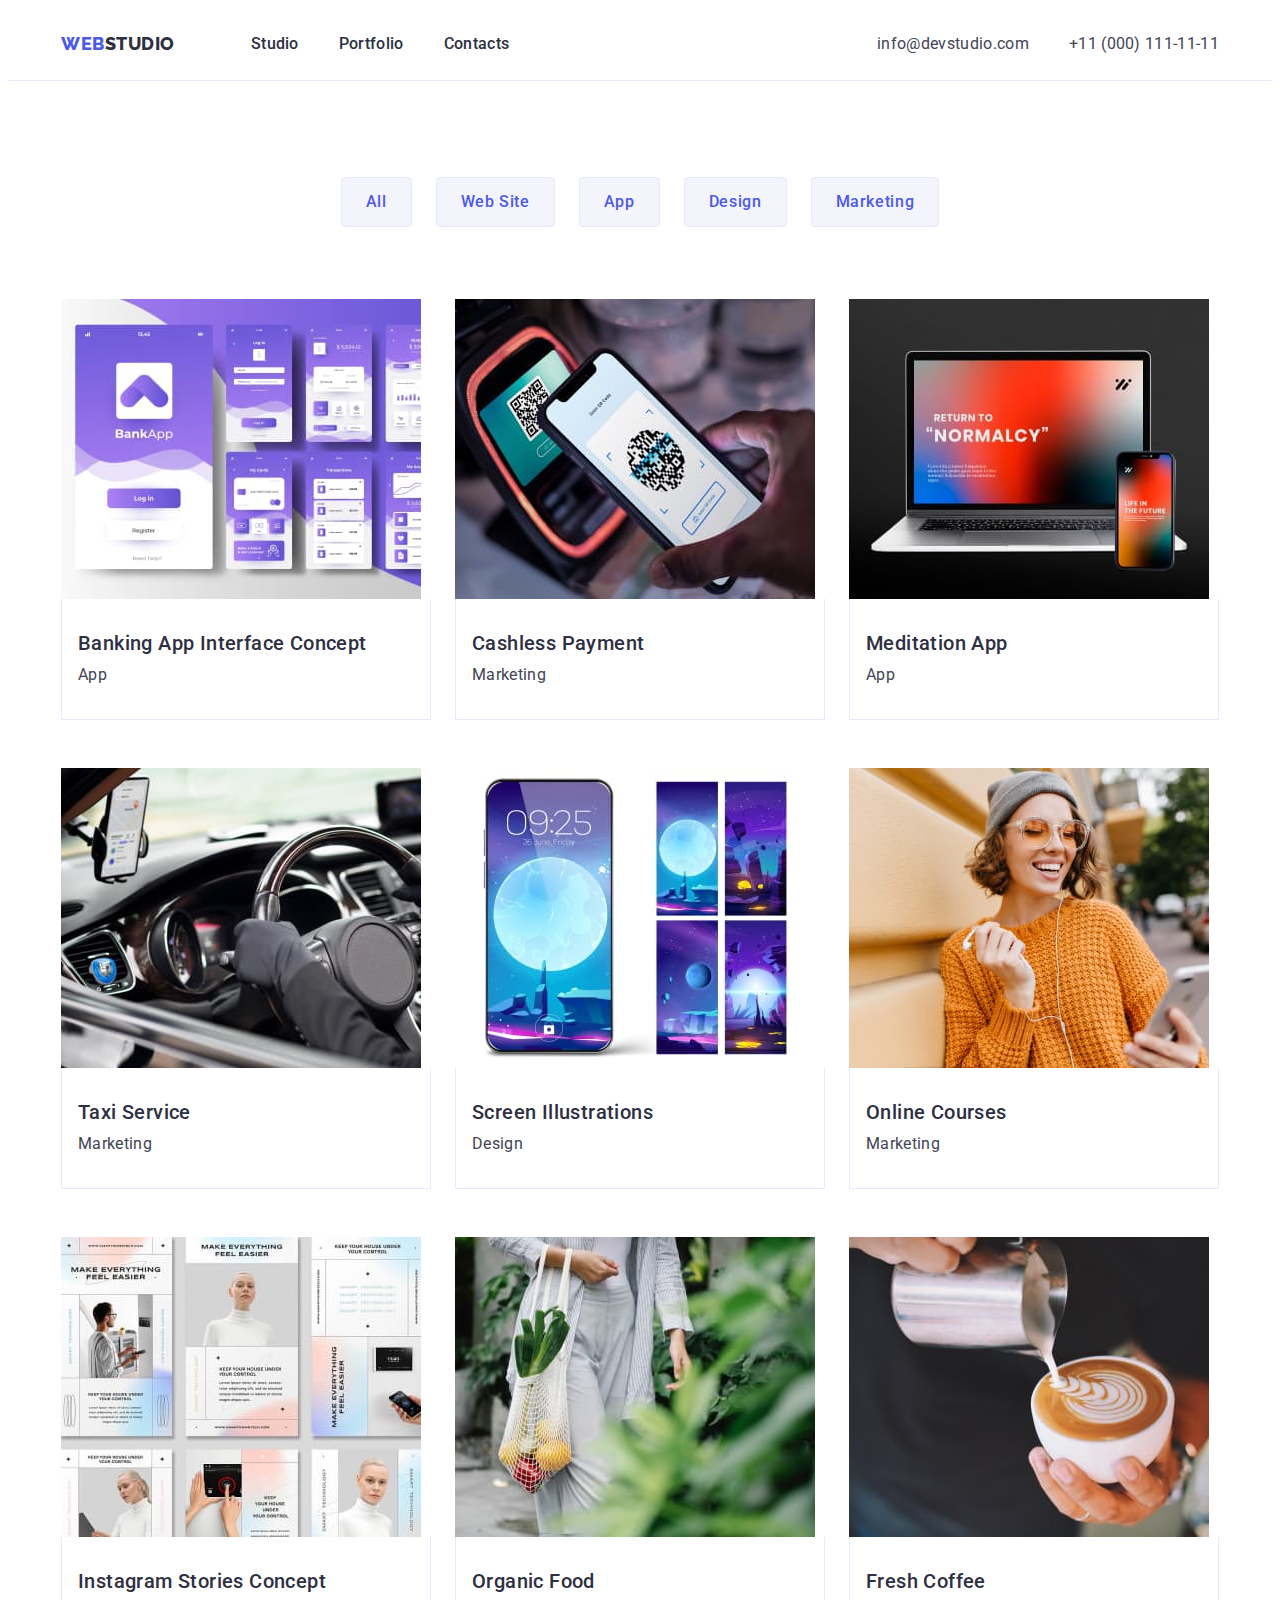
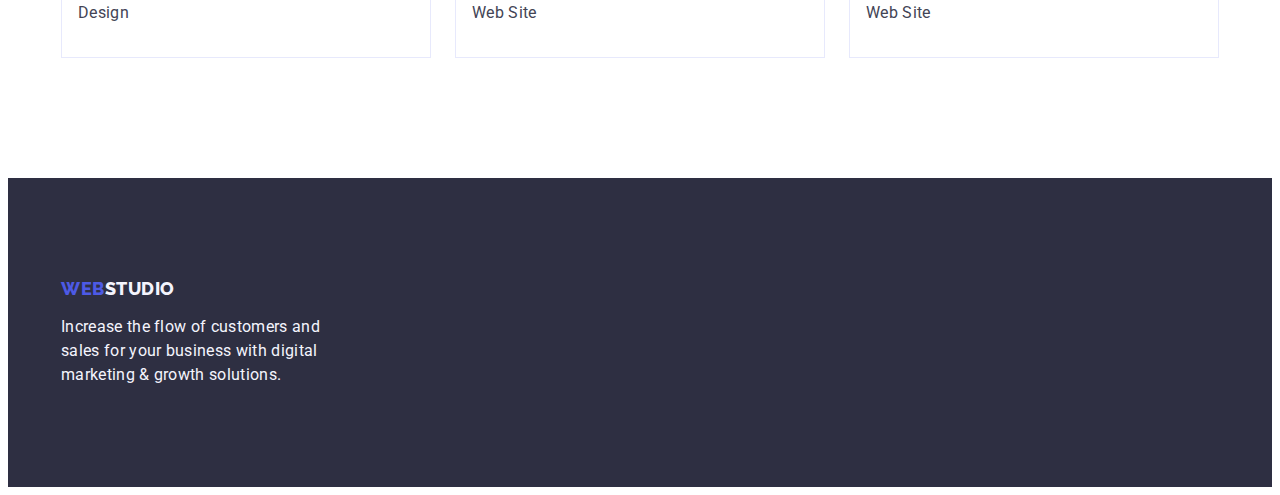
==== portfolio.html @ 3fe398a9 "Initial commit" ====
<!DOCTYPE html>
<html lang="en">
  <head>
    <meta charset="UTF-8" />
    <meta http-equiv="X-UA-Compatible" content="IE=edge" />
    <meta name="viewport" content="width=device-width, initial-scale=1.0" />
    <title>WebStudio</title>
    <link rel="preconnect" href="https://fonts.googleapis.com" />
    <link rel="preconnect" href="https://fonts.gstatic.com" crossorigin />
    <link
      href="https://fonts.googleapis.com/css2?family=Raleway:wght@800&family=Roboto:wght@400;500;700&display=swap"
      rel="stylesheet"
    />
    <link
      rel="stylesheet"
      href="https://cdnjs.cloudflare.com/ajax/libs/modern-normalize/2.0.0/modern-normalize.min.css"
      integrity="sha512-4xo8blKMVCiXpTaLzQSLSw3KFOVPWhm/TRtuPVc4WG6kUgjH6J03IBuG7JZPkcWMxJ5huwaBpOpnwYElP/m6wg=="
      crossorigin="anonymous"
      referrerpolicy="no-referrer"
    />
    <link rel="stylesheet" href="./css/styles.css" />
  </head>
  <body>
    <header class="header">
      <div class="container">
        <nav class="navigation">
          <a href="./index.html" class="link logo"
            >Web<span class="logo-part">Studio</span></a
          >
          <ul class="list nav">
            <li class="list-item">
              <a class="link nav-item" href="./index.html">Studio</a>
            </li>
            <li class="list-item">
              <a class="link nav-item" href="./portfolio.html">Portfolio</a>
            </li>
            <li class="list-item">
              <a class="link nav-item" href="">Contacts</a>
            </li>
          </ul>
        </nav>
        <address class="address">
          <ul class="list address">
            <li class="address-item">
              <a href="mailto:info@devstudio.com" class="link address"
                >info@devstudio.com</a
              >
            </li>
            <li class="address-item">
              <a href="tel:+110001111111" class="link address"
                >+11 (000) 111-11-11</a
              >
            </li>
          </ul>
        </address>
      </div>
    </header>
    <main>
      <section class="portfolio-section">
        <div class="container portfolio">
          <h1 class="visually-hidden">Portfolio</h1>
          <ul class="filter list">
            <li><button type="button" class="portfolio-button">All</button></li>
            <li>
              <button type="button" class="portfolio-button">Web Site</button>
            </li>
            <li><button type="button" class="portfolio-button">App</button></li>
            <li>
              <button type="button" class="portfolio-button">Design</button>
            </li>
            <li>
              <button type="button" class="portfolio-button">Marketing</button>
            </li>
          </ul>
          <ul class="list portfolio">
            <li class="card">
              <a href="" class="link"
                ><img
                  src="./images/portfolio/1.jpg"
                  alt="mobile app Illustration"
                  width="360"
                  height="300"
                  class="card-picture"
                />
                <div class="card-descr">
                  <h2 class="cart-title">Banking App Interface Concept</h2>
                  <p class="card-text">App</p>
                </div></a
              >
            </li>
            <li class="card">
              <a href="" class="link"
                ><img
                  src="./images/portfolio/2.jpg"
                  alt="payment is being done using phone"
                  width="360"
                  height="300"
                  class="card-picture"
                />

                <div class="card-descr">
                  <h2 class="cart-title">Cashless Payment</h2>
                  <p class="card-text">Marketing</p>
                </div>
              </a>
            </li>
            <li class="card">
              <a href="" class="link"
                ><img
                  src="./images/portfolio/3.jpeg"
                  alt="mobile app example"
                  width="360"
                  height="300"
                  class="card-picture"
                />

                <div class="card-descr">
                  <h2 class="cart-title">Meditation App</h2>
                  <p class="card-text">App</p>
                </div>
              </a>
            </li>
            <li class="card">
              <a href="" class="link"
                ><img
                  src="./images/portfolio/4.jpeg"
                  alt="app for taxi service"
                  width="360"
                  height="300"
                  class="card-picture"
                />

                <div class="card-descr">
                  <h2 class="cart-title">Taxi Service</h2>
                  <p class="card-text">Marketing</p>
                </div>
              </a>
            </li>
            <li class="card">
              <a href="" class="link"
                ><img
                  src="./images/portfolio/5.jpeg"
                  alt="screen design examples"
                  width="360"
                  height="300"
                  class="card-picture"
                />

                <div class="card-descr">
                  <h2 class="cart-title">Screen Illustrations</h2>
                  <p class="card-text">Design</p>
                </div>
              </a>
            </li>
            <li class="card">
              <a href="" class="link"
                ><img
                  src="./images/portfolio/6.jpeg"
                  alt="a girl making selfie"
                  width="360"
                  height="300"
                  class="card-picture"
                />

                <div class="card-descr">
                  <h2 class="cart-title">Online Courses</h2>
                  <p class="card-text">Marketing</p>
                </div>
              </a>
            </li>
            <li class="card">
              <a href="" class="link"
                ><img
                  src="./images/portfolio/7.jpeg"
                  alt="Instagram profile example"
                  width="360"
                  height="300"
                  class="card-picture"
                />

                <div class="card-descr">
                  <h2 class="cart-title">Instagram Stories Concept</h2>
                  <p class="card-text">Design</p>
                </div>
              </a>
            </li>
            <li class="card">
              <a href="" class="link"
                ><img
                  src="./images/portfolio/8.jpeg"
                  alt="fresh vegetables in a bag"
                  width="360"
                  height="300"
                  class="card-picture"
                />

                <div class="card-descr">
                  <h2 class="cart-title">Organic Food</h2>
                  <p class="card-text">Web Site</p>
                </div>
              </a>
            </li>
            <li class="card">
              <a href="" class="link"
                ><img
                  src="./images/portfolio/9.jpeg"
                  alt="a cup of coffee"
                  width="360"
                  height="300"
                  class="card-picture"
                />
                <div class="card-descr">
                  <h2 class="cart-title">Fresh Coffee</h2>
                  <p class="card-text">Web Site</p>
                </div>
              </a>
            </li>
          </ul>
        </div>
      </section>
    </main>
    <footer class="footer">
      <div class="container">
        <a href="./index.html" class="link logo"
          >Web<span class="logo-part-bottom">Studio</span></a
        >
        <p class="footer-text">
          Increase the flow of customers and sales for your business with
          digital marketing & growth solutions.
        </p>
      </div>
    </footer>
  </body>
</html>
---- css/styles.css ----
/* Colors */

/* --accent-color: #4D5AE5;
 --dark-background-color: #2E2F42;
 --main-background-color: #FFFFFF; 
 --light-background-color: #F4F4FD;
 --light-accent-color: #E7E9FC;
 --text-color: #434455 */

:root {
  --accent-color: #4d5ae5;
  --dark-background-color: #2e2f42;
  --main-background-color: #ffffff;
  --light-background-color: #f4f4fd;
  --light-accent-color: #e7e9fc;
  --text-color: #434455;
  --active: #404bbf;
}

body {
  background-color: var(--main-background-color);
  font-family: Roboto, sans-serif;
  color: var(--text-color);
}

.link {
  text-decoration: none;
}

.list {
  list-style: none;
}

p,
h1,
h2,
h3,
h4,
h5,
h6,
ul,
ol {
  margin: 0;
  padding: 0;
}

img {
  display: block;
}

.container {
  width: 1158px;
  padding-left: 15px;
  padding-right: 15px;
  margin: 0 auto;
  /* outline: 2px solid tomato; */
}
/* Header */

.header {
  border-bottom: 1px solid var(--light-accent-color);
}

.header .container {
  display: flex;
  justify-content: space-between;
  align-items: center;
}

.logo {
  font-family: "Raleway", sans-serif;
  text-decoration: none;
  font-weight: 800;
  font-size: 18px;
  line-height: 1.17;
  letter-spacing: 0.03em;
  text-transform: uppercase;
  color: var(--accent-color);
}

.logo .logo-part {
  color: var(--dark-background-color);
}

.link.logo {
  margin-right: 76px;
}

.navigation {
  display: flex;
  align-items: center;
}

.nav-item {
  display: block;
  padding-top: 24px;
  padding-bottom: 24px;
  font-weight: 500;
  font-size: 16px;
  line-height: 1.5;
  letter-spacing: 0.02em;
  text-transform: capitalize;
  color: var(--dark-background-color);
}

.nav-item:hover,
.nav-item:focus {
  color: var(--active);
}

.list.nav {
  display: flex;
}

.list-item:not(:last-child) {
  margin-right: 40px;
}

.address {
  font-style: normal;
  font-size: 1.5;
  line-height: 24px;
  letter-spacing: 0.02em;
  color: var(--text-color);
}

.address:hover,
.address:focus {
  color: var(--active);
}

.list.address {
  display: flex;
}

.address-item:not(:last-child) {
  margin-right: 40px;
}

/* Hero */

.hero {
  background-color: var(--dark-background-color);
  padding-top: 188px;
  padding-bottom: 188px;
}

.hero-title {
  font-weight: 700;
  font-size: 56px;
  line-height: 1.07;
  letter-spacing: 0.02em;
  text-align: center;
  color: var(--main-background-color);
  max-width: 496px;
  margin: 0 auto 48px;
}

.main-button {
  display: block;
  padding: 16px 32px;
  margin: 0 auto;
  height: 56;
  min-width: 169px;

  font-family: "Roboto", sans-serif;
  font-weight: 500;
  font-size: 16px;
  line-height: 1.5;
  letter-spacing: 0.04em;
  text-align: center;

  color: var(--main-background-color);
  background-color: var(--accent-color);
  box-shadow: 0px 4px 4px rgba(0, 0, 0, 0.15);
  border-radius: 4px;
  border: none;
  cursor: pointer;
}

.main-button:hover,
.main-button:focus {
  background-color: var(--active);
  cursor: pointer;
}

/* Advantages */

.visually-hidden {
  position: absolute;
  width: 1px;
  height: 1px;
  margin: -1px;
  border: 0;
  padding: 0;
  white-space: nowrap;
  clip-path: inset(100%);
  clip: rect(0 0 0 0);
  overflow: hidden;
}

.advantages-title {
  font-weight: 500;
  font-size: 20px;
  line-height: 1.2;
  letter-spacing: 0.02em;
  color: var(--dark-background-color);
  margin-bottom: 8px;
}

.advantages-description {
  font-size: 16px;
  line-height: 1.5;
  letter-spacing: 0.02em;
  color: var(--text-color);
  width: 264px;
}

.list-characteristics {
  display: flex;
  gap: 24px;
}

.characteristics {
  padding-top: 120px;
  padding-bottom: 120px;
}

/* What are we doing */

.activities {
  padding-bottom: 120px;
}

.list.activities {
  display: flex;
  /* justify-content: space-between; */
  gap: 24px;
}

.activities-pic {
  display: block;
}

/* Our team */

.list.team {
  display: flex;
  gap: 24px;
}

.team-section {
  background-color: var(--light-background-color);
  padding: 120px 0;
}

.section-header {
  font-weight: 700;
  font-size: 36px;
  line-height: 1.11;
  text-align: center;
  letter-spacing: 0.02em;
  text-transform: capitalize;
  color: var(--dark-background-color);
  margin: 0 auto 72px;
}

.employee-card {
  background-color: var(--main-background-color);
  box-shadow: 0px 1px 6px rgba(46, 47, 66, 0.08),
    0px 1px 1px rgba(46, 47, 66, 0.16), 0px 2px 1px rgba(46, 47, 66, 0.08);
  border-radius: 0px 0px 4px 4px;
}

.employee-description {
  padding: 32px 16px;
}

.employee {
  font-weight: 500;
  font-size: 20px;
  line-height: 1.2;
  text-align: center;
  letter-spacing: 0.02em;
  color: var(--dark-background-color);
  margin-bottom: 8px;
}

.possition {
  font-size: 16px;
  line-height: 1.5;
  text-align: center;
  letter-spacing: 0.02em;
  color: var(--text-color);
}

/* Footer */

.footer .link.logo {
  display: inline-block;
  margin-bottom: 16px;
  margin-right: 0;
}

.footer {
  background-color: var(--dark-background-color);
  padding-top: 100px;
  padding-bottom: 100px;
}

.logo-part-bottom {
  color: var(--light-background-color);
}

.footer-text {
  font-size: 16px;
  line-height: 1.5;
  letter-spacing: 0.02em;
  color: var(--light-background-color);
  width: 264px;
}

/* Portfolio */

.portfolio-section {
  padding-top: 96px;
  padding-bottom: 120px;
}

.filter.list {
  display: flex;
  margin-bottom: 72px;
  justify-content: center;
  gap: 24px;
}

.portfolio-button {
  font-family: "Roboto", sans-serif;
  font-weight: 500;
  font-size: 16px;
  line-height: 1.5;
  text-align: center;
  letter-spacing: 0.04em;
  color: var(--accent-color);
  background-color: var(--light-background-color);
  border: 1px solid var(--light-accent-color);
  border-radius: 4px;
  padding: 12px 24px;
}

.portfolio-button:hover,
.portfolio-button:focus {
  color: var(--main-background-color);
  background-color: var(--active);
  cursor: pointer;
  border: 1px solid transparent;
  box-shadow: 0px 3px 1px rgba(0, 0, 0, 0.1), 0px 2px 1px rgba(0, 0, 0, 0.08),
    0px 2px 2px rgba(0, 0, 0, 0.12);
}

.list.portfolio {
  display: flex;
  flex-wrap: wrap;
  row-gap: 48px;
  column-gap: 24px;
  /* margin-bottom: 120px; */
}

.card {
  flex-basis: calc((100% - 48px) / 3);
}

.card-picture {
  display: block;
}

.card-descr {
  /* padding-top: 32px;
  padding-bottom: 32px;
  padding-left: 16px; */
  padding: 32px 16px;
  border-left: 1px solid var(--light-accent-color);
  border-right: 1px solid var(--light-accent-color);
  border-bottom: 1px solid var(--light-accent-color);
}

.cart-title {
  font-weight: 500;
  font-size: 20px;
  line-height: 1.2;
  letter-spacing: 0.02em;
  color: var(--dark-background-color);
  margin-bottom: 8px;
}

.card-text {
  font-size: 16px;
  line-height: 1.5;
  letter-spacing: 0.02em;
  color: var(--text-color);
}
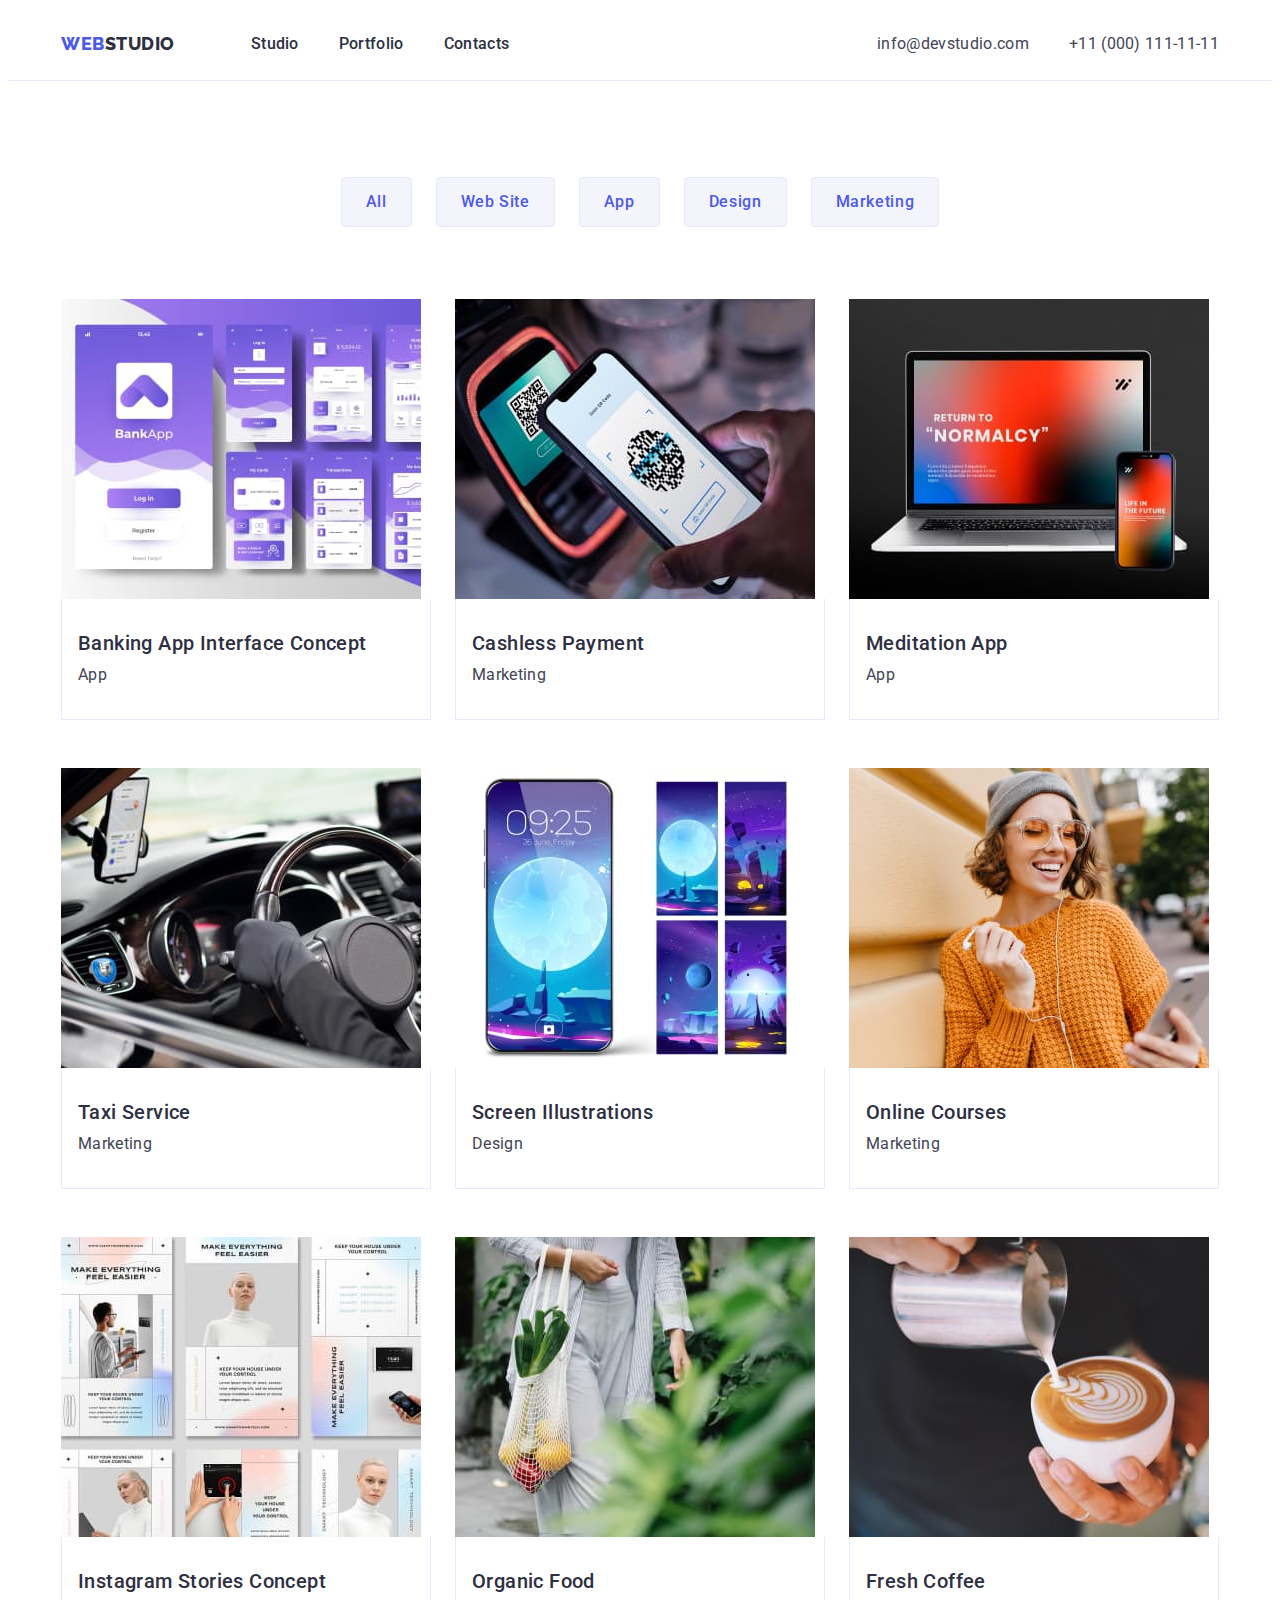
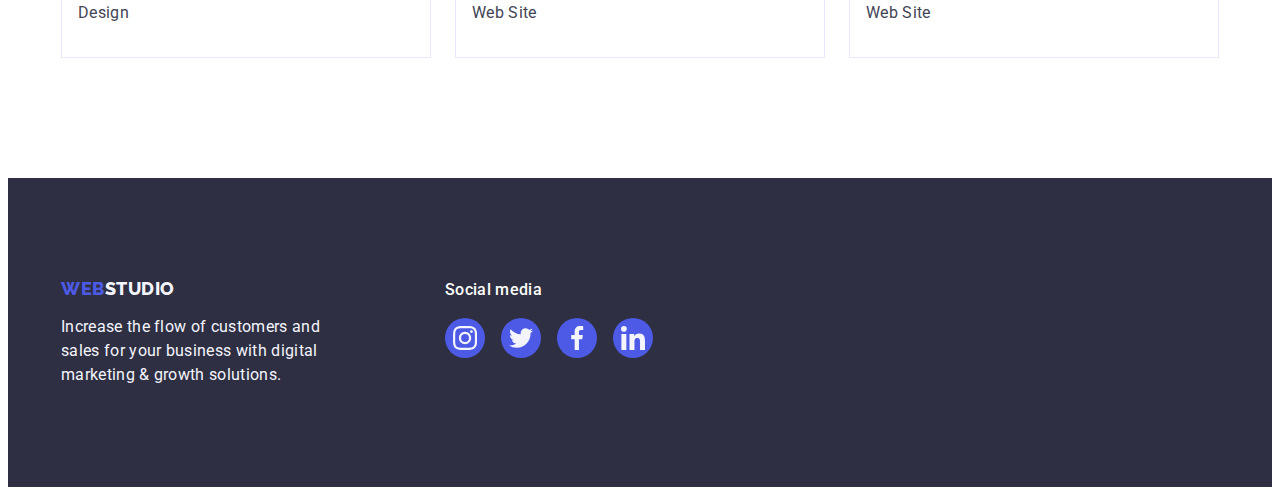
==== commit 0d94056e: "hw_4" ====
--- a/portfolio.html
+++ b/portfolio.html
@@ -220,14 +220,69 @@
       </section>
     </main>
     <footer class="footer">
-      <div class="container">
-        <a href="./index.html" class="link logo"
-          >Web<span class="logo-part-bottom">Studio</span></a
-        >
-        <p class="footer-text">
-          Increase the flow of customers and sales for your business with
-          digital marketing & growth solutions.
-        </p>
+      <div class="container footer-container">
+        <div class="footer-section-1">
+          <a href="./index.html" class="link logo"
+            >Web<span class="logo-part-bottom">Studio</span></a
+          >
+          <p class="footer-text">
+            Increase the flow of customers and sales for your business with
+            digital marketing & growth solutions.
+          </p>
+        </div>
+        <div class="footer-section-2">
+          <p class="footer-section-title">Social media</p>
+          <ul class="list list-social-links">
+            <li class="social-links-item">
+              <a
+                class="link social-link"
+                href=""
+                target="_blank"
+                rel="noopener no-referrer"
+              >
+                <svg class="social-link-icon" width="24px" height="24px">
+                  <use href="./images/symbol-defs.svg#instagram"></use>
+                </svg>
+              </a>
+            </li>
+            <li class="social-links-item">
+              <a
+                class="link social-link"
+                href=""
+                target="_blank"
+                rel="noopener no-referrer"
+              >
+                <svg class="social-link-icon" width="24px" height="24px">
+                  <use href="./images/symbol-defs.svg#twitter"></use>
+                </svg>
+              </a>
+            </li>
+            <li class="social-links-item">
+              <a
+                class="link social-link"
+                href=""
+                target="_blank"
+                rel="noopener no-referrer"
+              >
+                <svg class="social-link-icon" width="24px" height="24px">
+                  <use href="./images/symbol-defs.svg#facebook"></use>
+                </svg>
+              </a>
+            </li>
+            <li class="social-links-item">
+              <a
+                class="link social-link"
+                href=""
+                target="_blank"
+                rel="noopener no-referrer"
+              >
+                <svg class="social-link-icon" width="24px" height="24px">
+                  <use href="./images/symbol-defs.svg#linkedin"></use>
+                </svg>
+              </a>
+            </li>
+          </ul>
+        </div>
       </div>
     </footer>
   </body>
--- a/css/styles.css
+++ b/css/styles.css
@@ -15,6 +15,8 @@
   --light-accent-color: #e7e9fc;
   --text-color: #434455;
   --active: #404bbf;
+  --customers-color: #8e8f99;
+  --footer-active-color: #31d0aa;
 }
 
 body {
@@ -55,6 +57,7 @@
   margin: 0 auto;
   /* outline: 2px solid tomato; */
 }
+
 /* Header */
 
 .header {
@@ -141,6 +144,16 @@
 
 .hero {
   background-color: var(--dark-background-color);
+  background-image: linear-gradient(
+      rgba(46, 47, 66, 0.7),
+      rgba(46, 47, 66, 0.7)
+    ),
+    url(../images/main/hero.jpeg);
+  background-repeat: no-repeat;
+  background-position: center;
+  height: 600px;
+  max-width: 1440px;
+  margin: 0 auto;
   padding-top: 188px;
   padding-bottom: 188px;
 }
@@ -226,15 +239,20 @@
   padding-bottom: 120px;
 }
 
+.characteristics-icon {
+  padding: 24px 100px;
+  margin-bottom: 8px;
+  background-color: var(--light-background-color);
+}
+
 /* What are we doing */
 
 .activities {
   padding-bottom: 120px;
 }
 
-.list.activities {
-  display: flex;
-  /* justify-content: space-between; */
+.list-activities {
+  display: flex;
   gap: 24px;
 }
 
@@ -244,12 +262,12 @@
 
 /* Our team */
 
-.list.team {
+.list-team {
   display: flex;
   gap: 24px;
 }
 
-.team-section {
+.team {
   background-color: var(--light-background-color);
   padding: 120px 0;
 }
@@ -292,6 +310,69 @@
   text-align: center;
   letter-spacing: 0.02em;
   color: var(--text-color);
+  margin-bottom: 8px;
+}
+
+.list-social-links {
+  display: flex;
+  justify-content: center;
+  gap: 24px;
+}
+
+.social-links-item {
+  width: 40px;
+  height: 40px;
+}
+
+.social-link {
+  display: flex;
+  justify-content: center;
+  align-items: center;
+  width: 100%;
+  height: 100%;
+  background-color: var(--accent-color);
+  border-radius: 50%;
+}
+
+.social-link:hover {
+  background-color: var(--active);
+}
+
+/* Customers */
+
+.clients {
+  padding-top: 120px;
+  padding-bottom: 120px;
+}
+
+.list-customers {
+  display: flex;
+  gap: 24px;
+}
+
+.customer-card {
+  width: calc((100%-120px) / 6);
+  height: 88px;
+}
+
+.customer-link {
+  display: flex;
+  justify-content: center;
+  align-items: center;
+  width: 100%;
+  height: 100%;
+  border: 1px solid var(--customers-color);
+  border-radius: 4px;
+  color: var(--customers-color);
+}
+
+.customer-link:hover {
+  border-color: var(--active);
+  color: var(--active);
+}
+
+.customer-icon {
+  fill: currentColor;
 }
 
 /* Footer */
@@ -308,6 +389,14 @@
   padding-bottom: 100px;
 }
 
+.footer-container {
+  display: flex;
+}
+
+.footer-section-1 {
+  margin-right: 120px;
+}
+
 .logo-part-bottom {
   color: var(--light-background-color);
 }
@@ -318,6 +407,35 @@
   letter-spacing: 0.02em;
   color: var(--light-background-color);
   width: 264px;
+}
+
+.footer-section-title {
+  font-weight: 500;
+  font-size: 16px;
+  line-height: 1.5;
+  letter-spacing: 0.02em;
+  color: var(--main-background-color);
+  margin-bottom: 16px;
+}
+
+.footer .list-social-links {
+  display: flex;
+  justify-content: center;
+  gap: 16px;
+}
+
+.social-link {
+  display: flex;
+  justify-content: center;
+  align-items: center;
+  width: 100%;
+  height: 100%;
+  background-color: var(--accent-color);
+  border-radius: 50%;
+}
+
+.footer .social-link:hover {
+  background-color: var(--footer-active-color);
 }
 
 /* Portfolio */
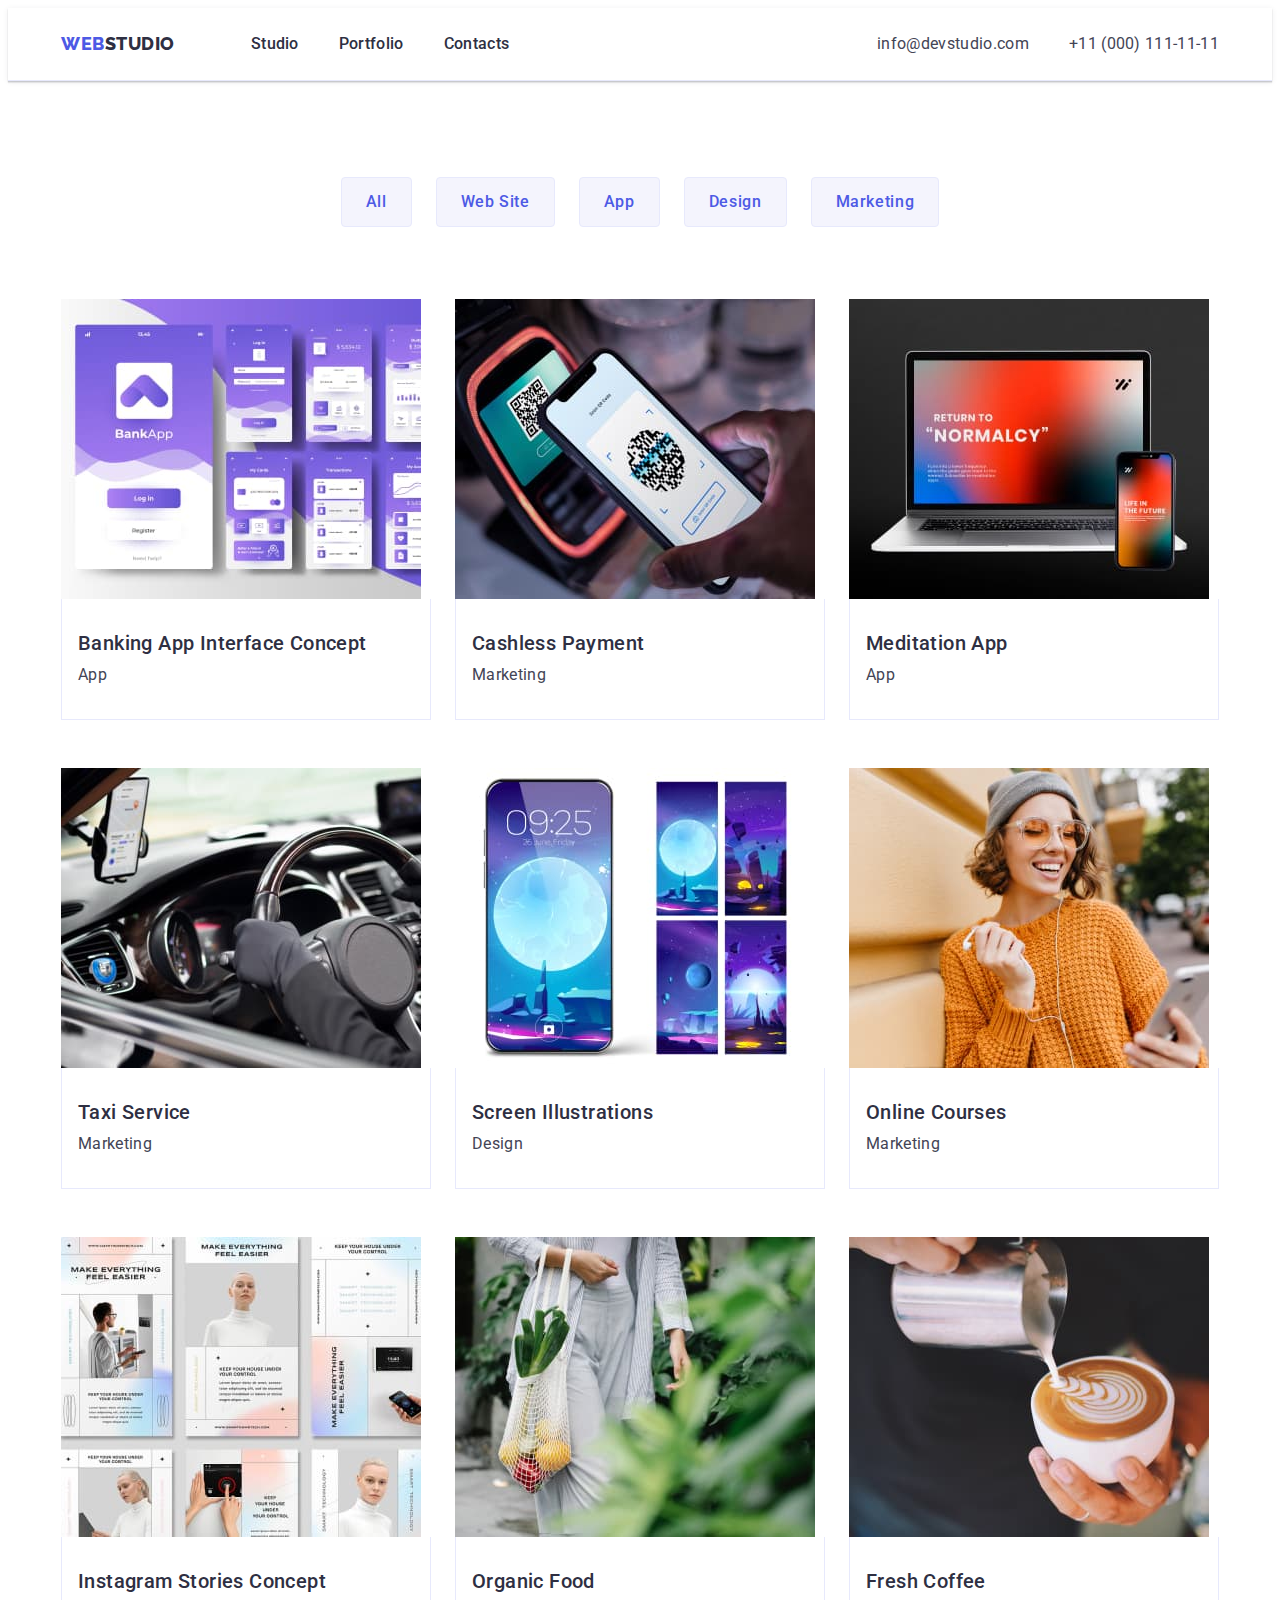
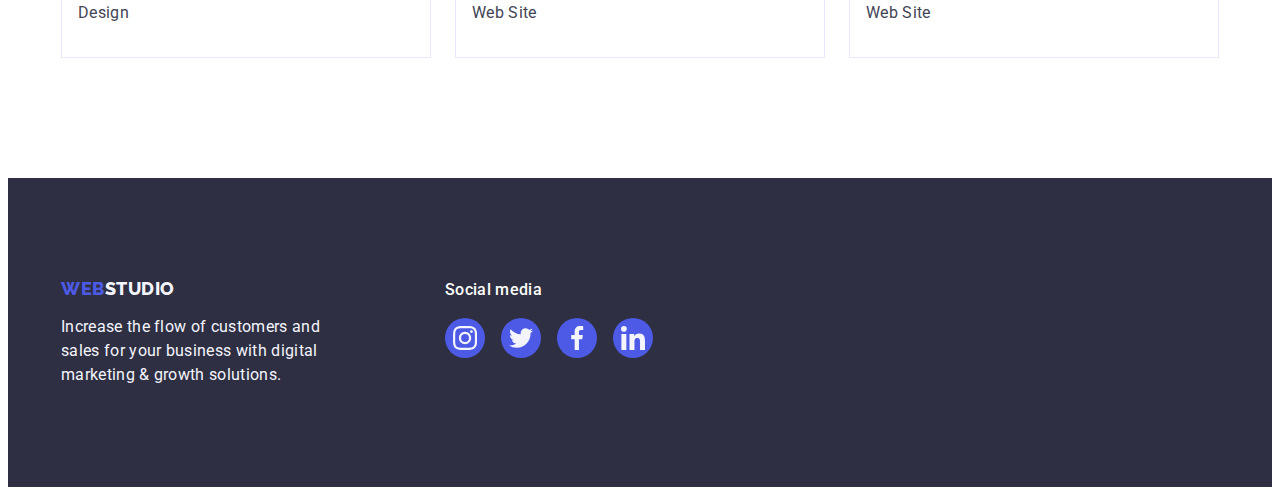
==== commit 1abe1e8a: "errors fixed" ====
--- a/portfolio.html
+++ b/portfolio.html
@@ -74,7 +74,7 @@
           </ul>
           <ul class="list portfolio">
             <li class="card">
-              <a href="" class="link"
+              <a href="" class="link portfolio-link"
                 ><img
                   src="./images/portfolio/1.jpg"
                   alt="mobile app Illustration"
@@ -89,7 +89,7 @@
               >
             </li>
             <li class="card">
-              <a href="" class="link"
+              <a href="" class="link portfolio-link"
                 ><img
                   src="./images/portfolio/2.jpg"
                   alt="payment is being done using phone"
@@ -105,7 +105,7 @@
               </a>
             </li>
             <li class="card">
-              <a href="" class="link"
+              <a href="" class="link portfolio-link"
                 ><img
                   src="./images/portfolio/3.jpeg"
                   alt="mobile app example"
@@ -121,7 +121,7 @@
               </a>
             </li>
             <li class="card">
-              <a href="" class="link"
+              <a href="" class="link portfolio-link"
                 ><img
                   src="./images/portfolio/4.jpeg"
                   alt="app for taxi service"
@@ -137,7 +137,7 @@
               </a>
             </li>
             <li class="card">
-              <a href="" class="link"
+              <a href="" class="link portfolio-link"
                 ><img
                   src="./images/portfolio/5.jpeg"
                   alt="screen design examples"
@@ -153,7 +153,7 @@
               </a>
             </li>
             <li class="card">
-              <a href="" class="link"
+              <a href="" class="link portfolio-link"
                 ><img
                   src="./images/portfolio/6.jpeg"
                   alt="a girl making selfie"
@@ -169,7 +169,7 @@
               </a>
             </li>
             <li class="card">
-              <a href="" class="link"
+              <a href="" class="link portfolio-link"
                 ><img
                   src="./images/portfolio/7.jpeg"
                   alt="Instagram profile example"
@@ -185,7 +185,7 @@
               </a>
             </li>
             <li class="card">
-              <a href="" class="link"
+              <a href="" class="link portfolio-link"
                 ><img
                   src="./images/portfolio/8.jpeg"
                   alt="fresh vegetables in a bag"
@@ -201,7 +201,7 @@
               </a>
             </li>
             <li class="card">
-              <a href="" class="link"
+              <a href="" class="link portfolio-link"
                 ><img
                   src="./images/portfolio/9.jpeg"
                   alt="a cup of coffee"
@@ -240,44 +240,44 @@
                 target="_blank"
                 rel="noopener no-referrer"
               >
-                <svg class="social-link-icon" width="24px" height="24px">
-                  <use href="./images/symbol-defs.svg#instagram"></use>
-                </svg>
-              </a>
-            </li>
-            <li class="social-links-item">
-              <a
-                class="link social-link"
-                href=""
-                target="_blank"
-                rel="noopener no-referrer"
-              >
-                <svg class="social-link-icon" width="24px" height="24px">
-                  <use href="./images/symbol-defs.svg#twitter"></use>
-                </svg>
-              </a>
-            </li>
-            <li class="social-links-item">
-              <a
-                class="link social-link"
-                href=""
-                target="_blank"
-                rel="noopener no-referrer"
-              >
-                <svg class="social-link-icon" width="24px" height="24px">
-                  <use href="./images/symbol-defs.svg#facebook"></use>
-                </svg>
-              </a>
-            </li>
-            <li class="social-links-item">
-              <a
-                class="link social-link"
-                href=""
-                target="_blank"
-                rel="noopener no-referrer"
-              >
-                <svg class="social-link-icon" width="24px" height="24px">
-                  <use href="./images/symbol-defs.svg#linkedin"></use>
+                <svg class="social-link-icon" width="24" height="24">
+                  <use href="./images/icons.svg#instagram"></use>
+                </svg>
+              </a>
+            </li>
+            <li class="social-links-item">
+              <a
+                class="link social-link"
+                href=""
+                target="_blank"
+                rel="noopener no-referrer"
+              >
+                <svg class="social-link-icon" width="24" height="24">
+                  <use href="./images/icons.svg#twitter"></use>
+                </svg>
+              </a>
+            </li>
+            <li class="social-links-item">
+              <a
+                class="link social-link"
+                href=""
+                target="_blank"
+                rel="noopener no-referrer"
+              >
+                <svg class="social-link-icon" width="24" height="24">
+                  <use href="./images/icons.svg#facebook"></use>
+                </svg>
+              </a>
+            </li>
+            <li class="social-links-item">
+              <a
+                class="link social-link"
+                href=""
+                target="_blank"
+                rel="noopener no-referrer"
+              >
+                <svg class="social-link-icon" width="24" height="24">
+                  <use href="./images/icons.svg#linkedin"></use>
                 </svg>
               </a>
             </li>
--- a/css/styles.css
+++ b/css/styles.css
@@ -62,6 +62,8 @@
 
 .header {
   border-bottom: 1px solid var(--light-accent-color);
+  box-shadow: 0px 2px 1px rgba(46, 47, 66, 0.08),
+    0px 1px 1px rgba(46, 47, 66, 0.16), 0px 1px 6px rgba(46, 47, 66, 0.08);
 }
 
 .header .container {
@@ -151,6 +153,7 @@
     url(../images/main/hero.jpeg);
   background-repeat: no-repeat;
   background-position: center;
+  background-size: cover;
   height: 600px;
   max-width: 1440px;
   margin: 0 auto;
@@ -240,9 +243,14 @@
 }
 
 .characteristics-icon {
+  display: flex;
+  align-items: center;
+  justify-content: center;
   padding: 24px 100px;
   margin-bottom: 8px;
+  height: 112px;
   background-color: var(--light-background-color);
+  border-radius: 4px;
 }
 
 /* What are we doing */
@@ -334,7 +342,8 @@
   border-radius: 50%;
 }
 
-.social-link:hover {
+.social-link:hover,
+.social-link:focus {
   background-color: var(--active);
 }
 
@@ -366,7 +375,8 @@
   color: var(--customers-color);
 }
 
-.customer-link:hover {
+.customer-link:hover,
+.customer-link:focus {
   border-color: var(--active);
   color: var(--active);
 }
@@ -391,6 +401,7 @@
 
 .footer-container {
   display: flex;
+  align-items: baseline;
 }
 
 .footer-section-1 {
@@ -434,7 +445,8 @@
   border-radius: 50%;
 }
 
-.footer .social-link:hover {
+.footer .social-link:hover,
+.footer .social-link:focus {
   background-color: var(--footer-active-color);
 }
 
@@ -481,21 +493,27 @@
   flex-wrap: wrap;
   row-gap: 48px;
   column-gap: 24px;
-  /* margin-bottom: 120px; */
 }
 
 .card {
   flex-basis: calc((100% - 48px) / 3);
 }
 
+.portfolio-link {
+  display: block;
+}
+
+.portfolio-link:hover,
+.portfolio-link:focus {
+  box-shadow: 0px 1px 6px rgba(46, 47, 66, 0.08),
+    0px 1px 1px rgba(46, 47, 66, 0.16), 0px 2px 1px rgba(46, 47, 66, 0.08);
+}
+
 .card-picture {
   display: block;
 }
 
 .card-descr {
-  /* padding-top: 32px;
-  padding-bottom: 32px;
-  padding-left: 16px; */
   padding: 32px 16px;
   border-left: 1px solid var(--light-accent-color);
   border-right: 1px solid var(--light-accent-color);
